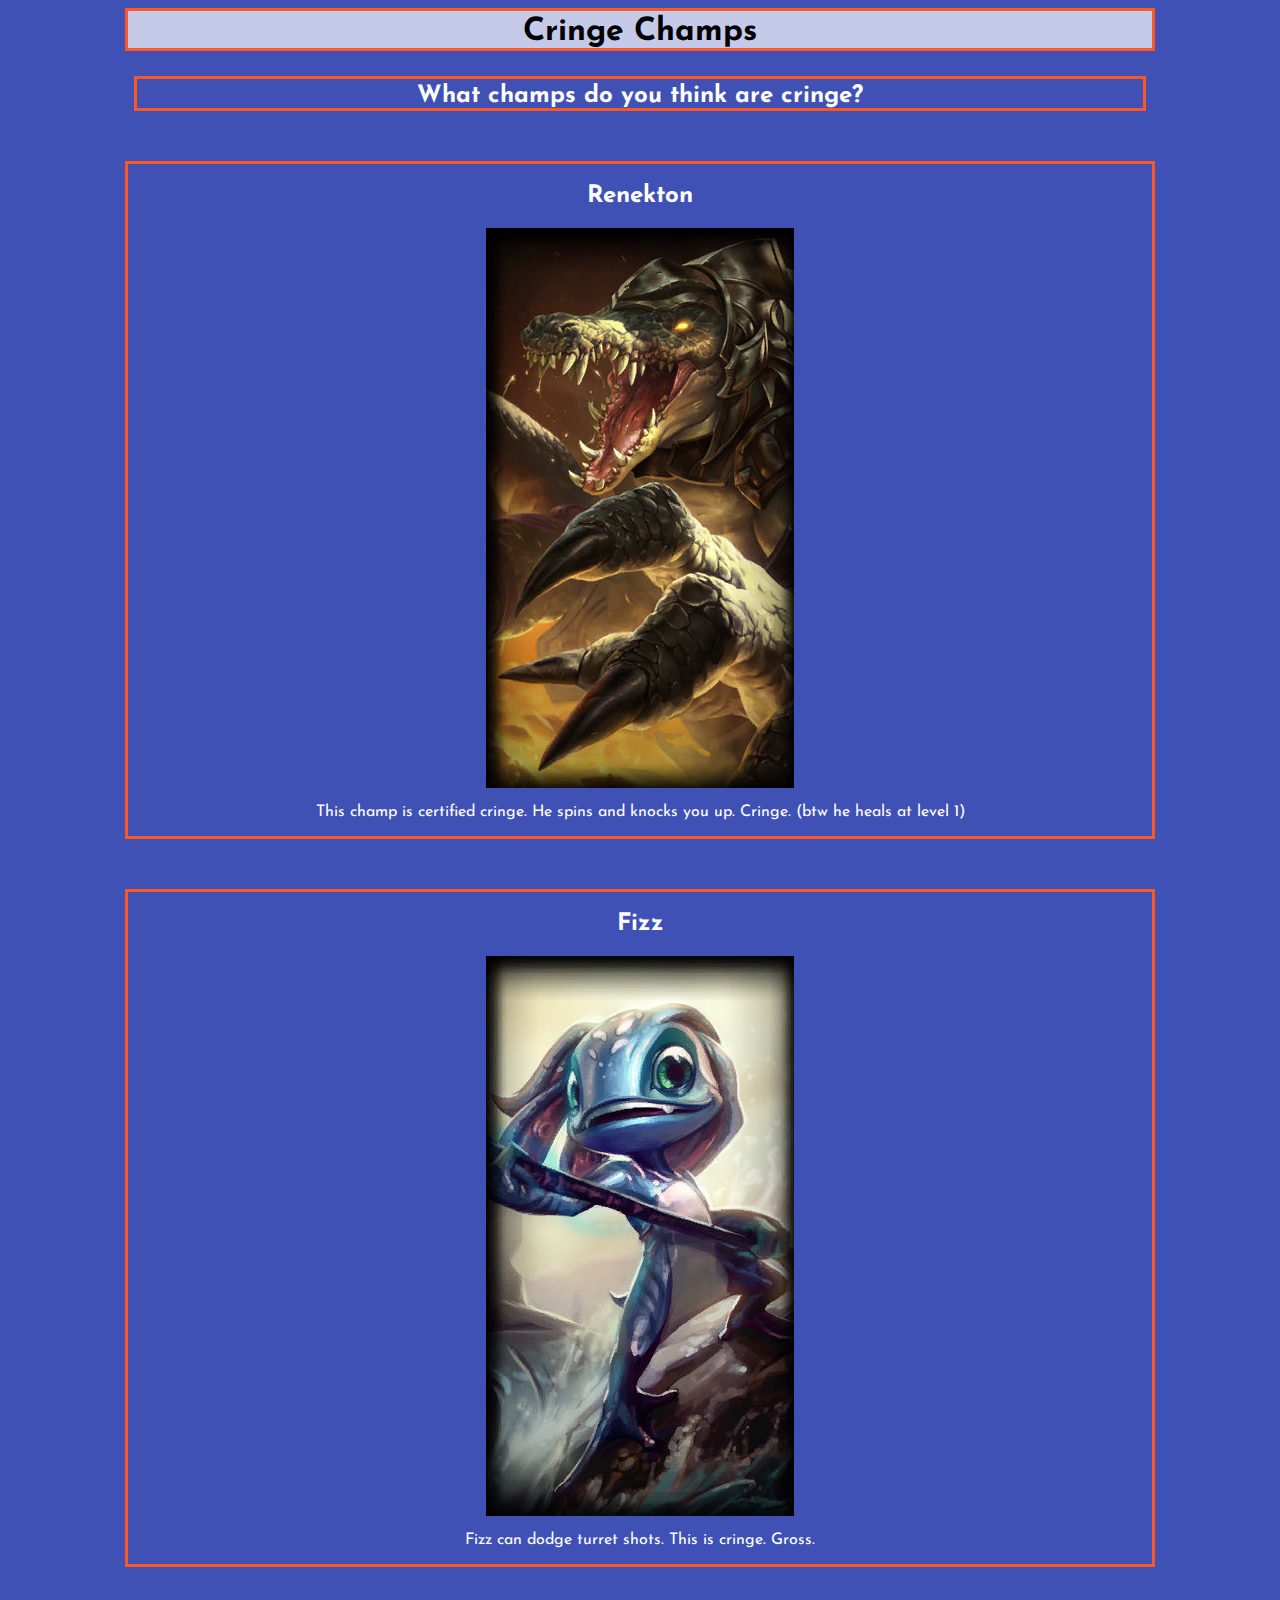
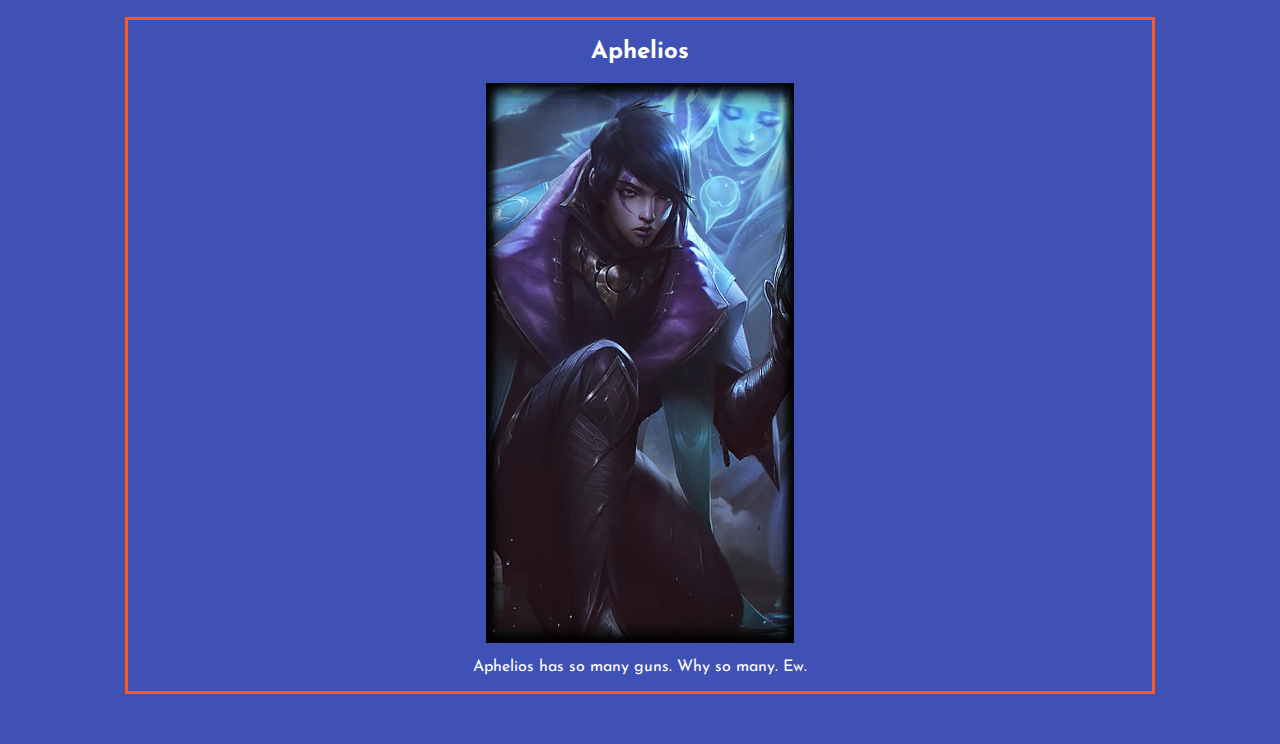
==== Index.html @ cbd44c29 "Final but in french" ====
<html lang="en">
<head>
    <meta charset="UTF-8">
    <meta http-equiv="X-UA-Compatible" content="IE=edge">
    <meta name="viewport" content="width=device-width, initial-scale=1.0">
    <title>Blog</title>
    <link rel="stylesheet" href="Style.CSS">
    <link rel="preconnect" href="https://fonts.googleapis.com">
<link rel="preconnect" href="https://fonts.gstatic.com" crossorigin>
<link href="https://fonts.googleapis.com/css2?family=Josefin+Sans:ital,wght@1,300&display=swap" rel="stylesheet">
</head>
<body>
 <h1 class="Title">Cringe Champs</h1>
 <h2 class="header">What champs do you think are cringe?</h2>
 
<div class="Post">
    <h2>Renekton</h2>
        <a href="https://www.youtube.com/watch?v=VjzgbZL12VI"><img src="Pictures/Renekton.jpg" alt="Renekton"></a>
            <p>This champ is certified cringe. He spins and knocks you up. Cringe. (btw he heals at level 1)</p> 
</div>
<div class="Post">
 <h2>Fizz</h2>
     <a href="https://www.youtube.com/watch?v=VjzgbZL12VI"><img src="Pictures/Fizz.jpg" alt="Fizz"></a>
            <p>Fizz can dodge turret shots. This is cringe. Gross.</p>
</div>

<div class="Post">
    <h2>Aphelios</h2>
        <a href="https://www.youtube.com/watch?v=VjzgbZL12VI"><img src="Pictures/Aphelios.jpg" alt="Aphelios"></a>
                <p>Aphelios has so many guns. Why so many. Ew.</p>
</div>
<!--Div and span are fundamentally the same thing while span is an inline element and div is a block level element-->
</body>
</html>
---- Style.CSS ----
body {
  font-family: "Josefin Sans", sans-serif;
  background-color: #3f51b5;
}
.Title {
  text-align: center;
  margin: auto;
  width: 80vw;
  padding-top: 5px;
  border: solid #ff5722;
  background-color: #c5cae9;
}
.Header {
  text-align: center;
  margin: 25px 10%;
  padding-top: 5px;
  border: solid #ff5722;
  color: #ffffff;
}

.Post {
  text-align: center;
  margin: 50px auto;
  width: 80vw;
  color: #ffffff;
  border: solid #ff5722;
}
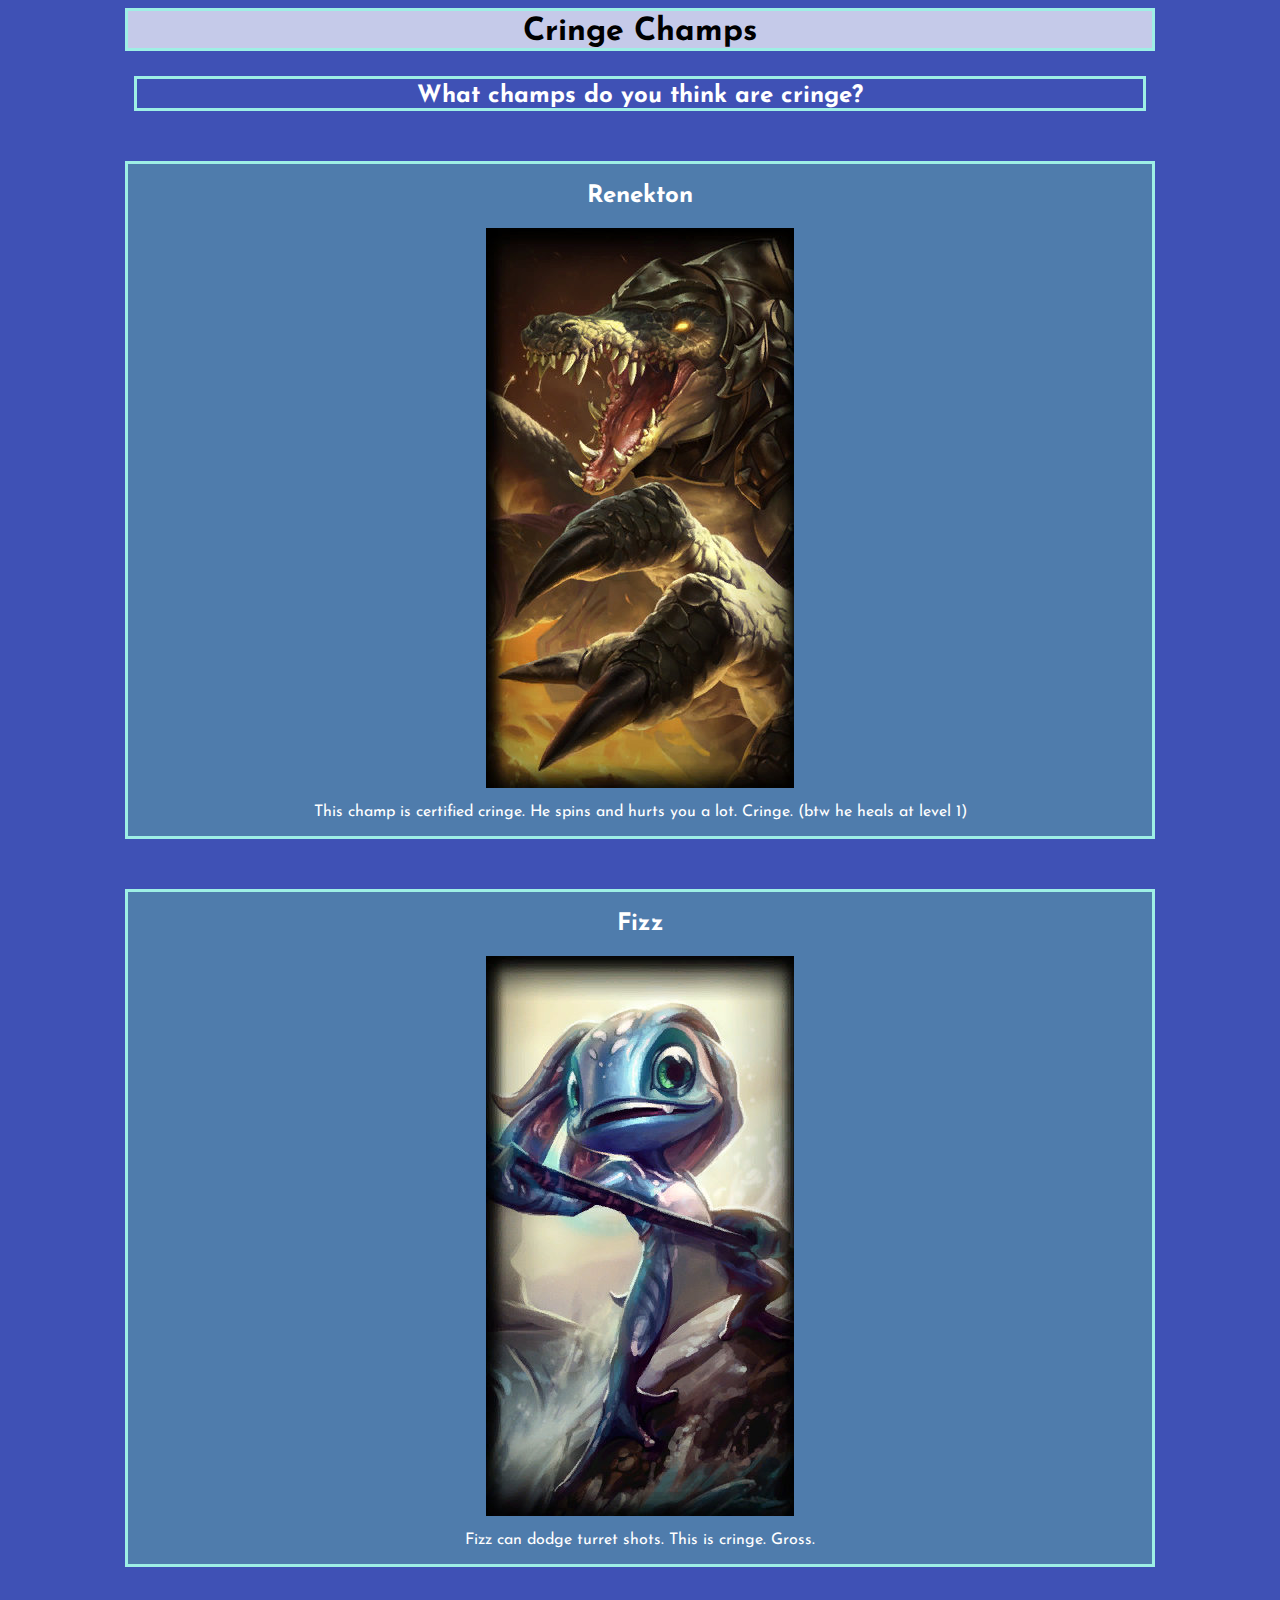
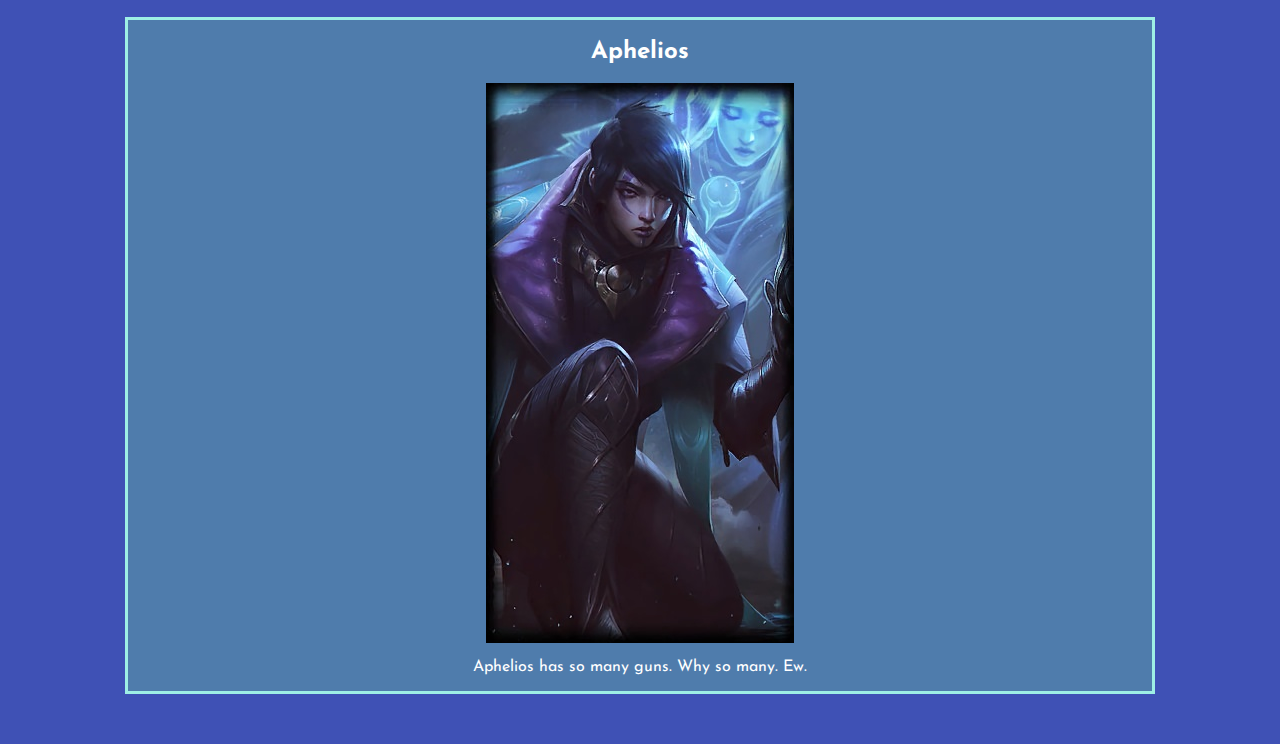
==== commit 4cbf75c5: "rthrth" ====
--- a/Index.html
+++ b/Index.html
@@ -16,7 +16,7 @@
 <div class="Post">
     <h2>Renekton</h2>
         <a href="https://www.youtube.com/watch?v=VjzgbZL12VI"><img src="Pictures/Renekton.jpg" alt="Renekton"></a>
-            <p>This champ is certified cringe. He spins and knocks you up. Cringe. (btw he heals at level 1)</p> 
+            <p>This champ is certified cringe. He spins and hurts you a lot. Cringe. (btw he heals at level 1)</p> 
 </div>
 <div class="Post">
  <h2>Fizz</h2>
--- a/Style.CSS
+++ b/Style.CSS
@@ -7,14 +7,14 @@
   margin: auto;
   width: 80vw;
   padding-top: 5px;
-  border: solid #ff5722;
+  border: solid #9eefe5;
   background-color: #c5cae9;
 }
 .Header {
   text-align: center;
   margin: 25px 10%;
   padding-top: 5px;
-  border: solid #ff5722;
+  border: solid #9eefe5;
   color: #ffffff;
 }
 
@@ -23,5 +23,12 @@
   margin: 50px auto;
   width: 80vw;
   color: #ffffff;
-  border: solid #ff5722;
+  border: solid #9eefe5;
+  background-color: #4f7cac;
 }
+img {
+  transition: transform 0.3s;
+}
+img:hover {
+  transform: scale(1.03);
+}
